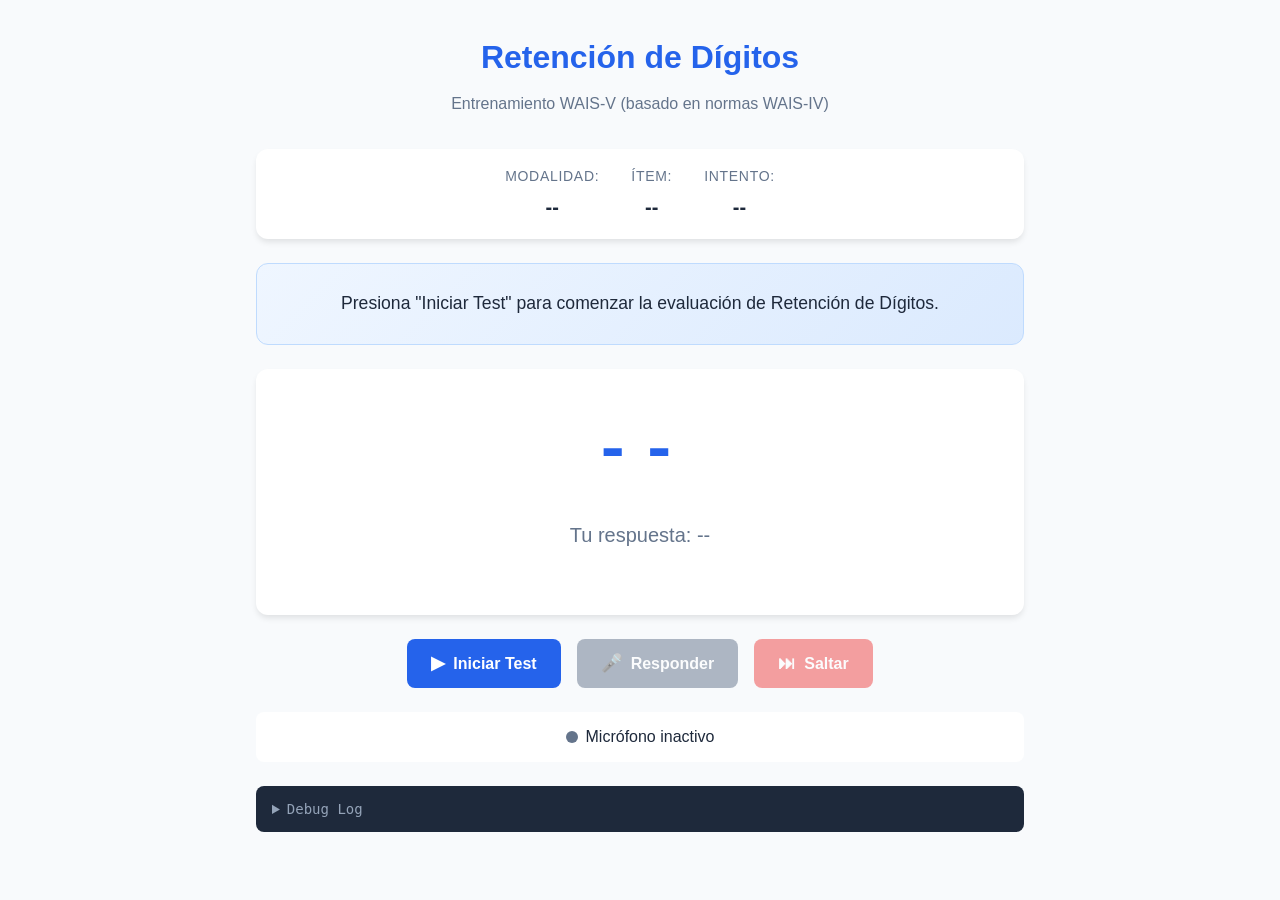
==== index.html @ cc3ab9ee "alpha version" ====
<!DOCTYPE html>
<html lang="es">
<head>
    <meta charset="UTF-8">
    <meta name="viewport" content="width=device-width, initial-scale=1.0">
    <title>WAIS-V Entrenamiento - Retención de Dígitos</title>
    <link rel="stylesheet" href="styles.css">
</head>
<body>
    <div class="container">
        <header>
            <h1>Retención de Dígitos</h1>
            <p class="subtitle">Entrenamiento WAIS-V (basado en normas WAIS-IV)</p>
        </header>

        <!-- Panel de Estado -->
        <div class="status-panel">
            <div class="status-item">
                <span class="label">Modalidad:</span>
                <span id="current-mode">--</span>
            </div>
            <div class="status-item">
                <span class="label">Ítem:</span>
                <span id="current-item">--</span>
            </div>
            <div class="status-item">
                <span class="label">Intento:</span>
                <span id="current-attempt">--</span>
            </div>
        </div>

        <!-- Área de Instrucciones -->
        <div class="instructions-area">
            <div id="instructions-text" class="instructions-text">
                Presiona "Iniciar Test" para comenzar la evaluación de Retención de Dígitos.
            </div>
        </div>

        <!-- Área de Feedback Visual -->
        <div class="feedback-area">
            <div id="digit-display" class="digit-display">--</div>
            <div id="user-response" class="user-response">Tu respuesta: --</div>
            <div id="feedback-message" class="feedback-message"></div>
        </div>

        <!-- Controles -->
        <div class="controls">
            <button id="btn-start" class="btn btn-primary">
                <span class="icon">▶</span> Iniciar Test
            </button>
            <button id="btn-listen" class="btn btn-secondary" disabled>
                <span class="icon">🎤</span> Responder
            </button>
            <button id="btn-skip" class="btn btn-danger" disabled>
                <span class="icon">⏭</span> Saltar
            </button>
        </div>

        <!-- Indicador de Estado del Micrófono -->
        <div id="mic-status" class="mic-status">
            <div class="mic-indicator"></div>
            <span>Micrófono inactivo</span>
        </div>

        <!-- Panel de Puntuación (oculto por ahora, para futura implementación) -->
        <div class="score-panel" id="score-panel" style="display: none;">
            <h3>Puntuación Actual</h3>
            <div class="score-grid">
                <div class="score-item">
                    <span class="score-label">DOD (Orden Directo)</span>
                    <span id="score-dod" class="score-value">0/16</span>
                </div>
                <div class="score-item">
                    <span class="score-label">DOI (Orden Inverso)</span>
                    <span id="score-doi" class="score-value">0/16</span>
                </div>
                <div class="score-item">
                    <span class="score-label">DS (Secuenciación)</span>
                    <span id="score-ds" class="score-value">0/16</span>
                </div>
                <div class="score-item total">
                    <span class="score-label">TOTAL</span>
                    <span id="score-total" class="score-value">0/48</span>
                </div>
            </div>
        </div>

        <!-- Log de Debug (opcional) -->
        <details class="debug-panel">
            <summary>Debug Log</summary>
            <div id="debug-log" class="debug-log"></div>
        </details>
    </div>

    <script src="app.js"></script>
</body>
</html>
---- styles.css ----
/* =====================================================
   WAIS-V Digit Span Training - Estilos
   ===================================================== */

/* Reset y Base */
* {
    margin: 0;
    padding: 0;
    box-sizing: border-box;
}

:root {
    --primary-color: #2563eb;
    --primary-hover: #1d4ed8;
    --secondary-color: #64748b;
    --success-color: #22c55e;
    --danger-color: #ef4444;
    --warning-color: #f59e0b;
    --bg-color: #f8fafc;
    --card-bg: #ffffff;
    --text-primary: #1e293b;
    --text-secondary: #64748b;
    --border-color: #e2e8f0;
    --shadow: 0 4px 6px -1px rgb(0 0 0 / 0.1);
    --radius: 12px;
}

body {
    font-family: 'Segoe UI', Tahoma, Geneva, Verdana, sans-serif;
    background-color: var(--bg-color);
    color: var(--text-primary);
    min-height: 100vh;
    line-height: 1.6;
}

.container {
    max-width: 800px;
    margin: 0 auto;
    padding: 2rem 1rem;
}

/* Header */
header {
    text-align: center;
    margin-bottom: 2rem;
}

header h1 {
    font-size: 2rem;
    color: var(--primary-color);
    margin-bottom: 0.5rem;
}

.subtitle {
    color: var(--text-secondary);
    font-size: 1rem;
}

/* Panel de Estado */
.status-panel {
    display: flex;
    justify-content: center;
    gap: 2rem;
    background: var(--card-bg);
    padding: 1rem 2rem;
    border-radius: var(--radius);
    box-shadow: var(--shadow);
    margin-bottom: 1.5rem;
    flex-wrap: wrap;
}

.status-item {
    display: flex;
    flex-direction: column;
    align-items: center;
    gap: 0.25rem;
}

.status-item .label {
    font-size: 0.875rem;
    color: var(--text-secondary);
    text-transform: uppercase;
    letter-spacing: 0.05em;
}

.status-item span:last-child {
    font-size: 1.25rem;
    font-weight: 600;
    color: var(--text-primary);
}

/* Área de Instrucciones */
.instructions-area {
    background: linear-gradient(135deg, #eff6ff 0%, #dbeafe 100%);
    border: 1px solid #bfdbfe;
    border-radius: var(--radius);
    padding: 1.5rem;
    margin-bottom: 1.5rem;
}

.instructions-text {
    text-align: center;
    font-size: 1.1rem;
    color: var(--text-primary);
    line-height: 1.8;
}

/* Área de Feedback */
.feedback-area {
    background: var(--card-bg);
    border-radius: var(--radius);
    box-shadow: var(--shadow);
    padding: 2rem;
    margin-bottom: 1.5rem;
    text-align: center;
}

.digit-display {
    font-size: 4rem;
    font-weight: 700;
    color: var(--primary-color);
    font-family: 'Courier New', monospace;
    letter-spacing: 0.5rem;
    margin-bottom: 1rem;
    min-height: 5rem;
    display: flex;
    align-items: center;
    justify-content: center;
}

.digit-display.speaking {
    animation: pulse 0.5s ease-in-out infinite;
}

@keyframes pulse {
    0%, 100% { transform: scale(1); }
    50% { transform: scale(1.05); }
}

.user-response {
    font-size: 1.25rem;
    color: var(--text-secondary);
    margin-bottom: 0.5rem;
}

.feedback-message {
    font-size: 1.1rem;
    font-weight: 600;
    min-height: 1.5rem;
    padding: 0.5rem;
    border-radius: 8px;
}

.feedback-message.correct {
    color: var(--success-color);
    background: #dcfce7;
}

.feedback-message.incorrect {
    color: var(--danger-color);
    background: #fee2e2;
}

.feedback-message.info {
    color: var(--primary-color);
    background: #dbeafe;
}

/* Controles */
.controls {
    display: flex;
    justify-content: center;
    gap: 1rem;
    margin-bottom: 1.5rem;
    flex-wrap: wrap;
}

.btn {
    display: inline-flex;
    align-items: center;
    gap: 0.5rem;
    padding: 0.875rem 1.5rem;
    font-size: 1rem;
    font-weight: 600;
    border: none;
    border-radius: 8px;
    cursor: pointer;
    transition: all 0.2s ease;
}

.btn:disabled {
    opacity: 0.5;
    cursor: not-allowed;
}

.btn-primary {
    background: var(--primary-color);
    color: white;
}

.btn-primary:hover:not(:disabled) {
    background: var(--primary-hover);
    transform: translateY(-2px);
}

.btn-secondary {
    background: var(--secondary-color);
    color: white;
}

.btn-secondary:hover:not(:disabled) {
    background: #475569;
    transform: translateY(-2px);
}

.btn-danger {
    background: var(--danger-color);
    color: white;
}

.btn-danger:hover:not(:disabled) {
    background: #dc2626;
    transform: translateY(-2px);
}

.btn .icon {
    font-size: 1.1rem;
}

/* Indicador de Micrófono */
.mic-status {
    display: flex;
    align-items: center;
    justify-content: center;
    gap: 0.5rem;
    padding: 0.75rem;
    background: var(--card-bg);
    border-radius: 8px;
    margin-bottom: 1.5rem;
}

.mic-indicator {
    width: 12px;
    height: 12px;
    border-radius: 50%;
    background: var(--secondary-color);
    transition: background 0.3s ease;
}

.mic-status.listening .mic-indicator {
    background: var(--success-color);
    animation: blink 0.8s ease-in-out infinite;
}

@keyframes blink {
    0%, 100% { opacity: 1; }
    50% { opacity: 0.4; }
}

.mic-status.listening span {
    color: var(--success-color);
    font-weight: 600;
}

/* Panel de Puntuación */
.score-panel {
    background: var(--card-bg);
    border-radius: var(--radius);
    box-shadow: var(--shadow);
    padding: 1.5rem;
    margin-bottom: 1.5rem;
}

.score-panel h3 {
    text-align: center;
    margin-bottom: 1rem;
    color: var(--text-primary);
}

.score-grid {
    display: grid;
    grid-template-columns: repeat(auto-fit, minmax(150px, 1fr));
    gap: 1rem;
}

.score-item {
    display: flex;
    flex-direction: column;
    align-items: center;
    padding: 1rem;
    background: var(--bg-color);
    border-radius: 8px;
}

.score-item.total {
    background: linear-gradient(135deg, #eff6ff 0%, #dbeafe 100%);
    border: 2px solid var(--primary-color);
}

.score-label {
    font-size: 0.875rem;
    color: var(--text-secondary);
    margin-bottom: 0.25rem;
}

.score-value {
    font-size: 1.5rem;
    font-weight: 700;
    color: var(--primary-color);
}

/* Panel de Debug */
.debug-panel {
    background: #1e293b;
    color: #94a3b8;
    border-radius: 8px;
    padding: 0.75rem 1rem;
    font-family: monospace;
    font-size: 0.875rem;
}

.debug-panel summary {
    cursor: pointer;
    user-select: none;
}

.debug-log {
    max-height: 200px;
    overflow-y: auto;
    margin-top: 0.5rem;
    padding-top: 0.5rem;
    border-top: 1px solid #334155;
}

.debug-log p {
    margin: 0.25rem 0;
    padding: 0.25rem 0;
    border-bottom: 1px solid #334155;
}

.debug-log .timestamp {
    color: #64748b;
}

.debug-log .success {
    color: #4ade80;
}

.debug-log .error {
    color: #f87171;
}

/* Responsive */
@media (max-width: 600px) {
    .container {
        padding: 1rem;
    }

    header h1 {
        font-size: 1.5rem;
    }

    .digit-display {
        font-size: 3rem;
    }

    .status-panel {
        gap: 1rem;
        padding: 1rem;
    }

    .controls {
        flex-direction: column;
    }

    .btn {
        width: 100%;
        justify-content: center;
    }
}
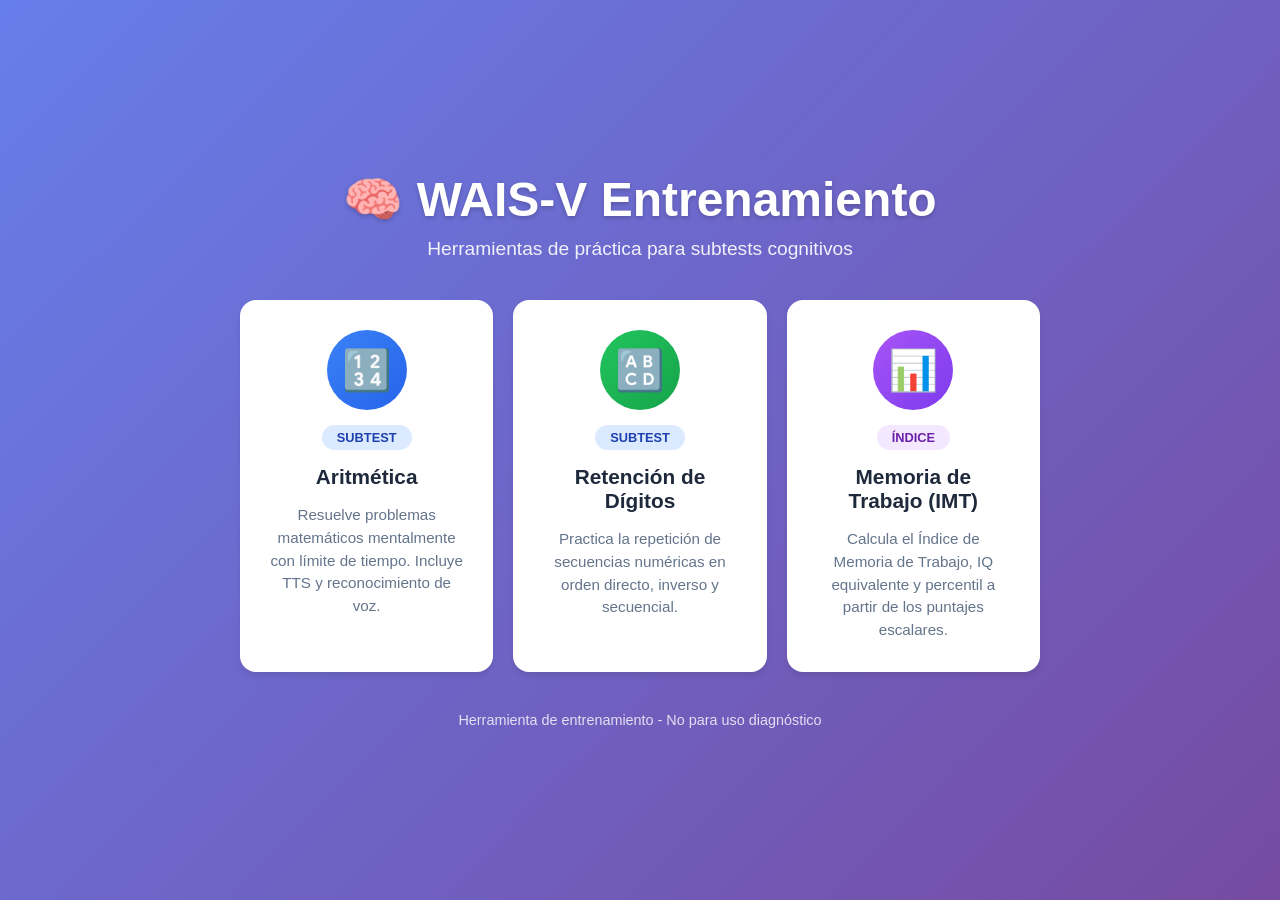
==== commit 5a240caa: "working memory index implementation" ====
--- a/index.html
+++ b/index.html
@@ -3,95 +3,193 @@
 <head>
     <meta charset="UTF-8">
     <meta name="viewport" content="width=device-width, initial-scale=1.0">
-    <title>WAIS-V Entrenamiento - Retención de Dígitos</title>
-    <link rel="stylesheet" href="styles.css">
+    <title>WAIS-V Entrenamiento</title>
+    <style>
+        :root {
+            --primary-color: #2563eb;
+            --primary-hover: #1d4ed8;
+            --success-color: #22c55e;
+            --purple-color: #7c3aed;
+            --orange-color: #ea580c;
+            --background: #f8fafc;
+            --surface: #ffffff;
+            --text-primary: #1e293b;
+            --text-secondary: #64748b;
+            --border-color: #e2e8f0;
+            --shadow: 0 4px 6px -1px rgba(0, 0, 0, 0.1);
+            --radius: 16px;
+        }
+
+        * {
+            margin: 0;
+            padding: 0;
+            box-sizing: border-box;
+        }
+
+        body {
+            font-family: 'Segoe UI', Tahoma, Geneva, Verdana, sans-serif;
+            background: linear-gradient(135deg, #667eea 0%, #764ba2 100%);
+            color: var(--text-primary);
+            min-height: 100vh;
+            display: flex;
+            align-items: center;
+            justify-content: center;
+            padding: 20px;
+        }
+
+        .container {
+            max-width: 800px;
+            width: 100%;
+        }
+
+        .header {
+            text-align: center;
+            margin-bottom: 40px;
+        }
+
+        .header h1 {
+            font-size: 3rem;
+            color: white;
+            margin-bottom: 10px;
+            text-shadow: 0 2px 4px rgba(0, 0, 0, 0.2);
+        }
+
+        .header p {
+            font-size: 1.2rem;
+            color: rgba(255, 255, 255, 0.9);
+        }
+
+        .cards-container {
+            display: grid;
+            grid-template-columns: repeat(auto-fit, minmax(250px, 1fr));
+            gap: 20px;
+        }
+
+        .card {
+            background: var(--surface);
+            border-radius: var(--radius);
+            box-shadow: var(--shadow);
+            padding: 30px;
+            text-align: center;
+            transition: all 0.3s ease;
+            text-decoration: none;
+            color: inherit;
+            display: flex;
+            flex-direction: column;
+            align-items: center;
+            gap: 15px;
+        }
+
+        .card:hover {
+            transform: translateY(-8px);
+            box-shadow: 0 20px 25px -5px rgba(0, 0, 0, 0.2);
+        }
+
+        .card-icon {
+            width: 80px;
+            height: 80px;
+            border-radius: 50%;
+            display: flex;
+            align-items: center;
+            justify-content: center;
+            font-size: 2.5rem;
+        }
+
+        .card-icon.arithmetic {
+            background: linear-gradient(135deg, #3b82f6 0%, #2563eb 100%);
+        }
+
+        .card-icon.digit-span {
+            background: linear-gradient(135deg, #22c55e 0%, #16a34a 100%);
+        }
+
+        .card-icon.working-memory {
+            background: linear-gradient(135deg, #a855f7 0%, #7c3aed 100%);
+        }
+
+        .card h2 {
+            font-size: 1.3rem;
+            color: var(--text-primary);
+        }
+
+        .card p {
+            color: var(--text-secondary);
+            font-size: 0.95rem;
+            line-height: 1.5;
+        }
+
+        .card-badge {
+            padding: 5px 15px;
+            border-radius: 20px;
+            font-size: 0.8rem;
+            font-weight: 600;
+            text-transform: uppercase;
+        }
+
+        .badge-subtest {
+            background: #dbeafe;
+            color: #1e40af;
+        }
+
+        .badge-index {
+            background: #f3e8ff;
+            color: #6b21a8;
+        }
+
+        .footer {
+            text-align: center;
+            margin-top: 40px;
+            color: rgba(255, 255, 255, 0.8);
+            font-size: 0.9rem;
+        }
+
+        @media (max-width: 600px) {
+            .header h1 {
+                font-size: 2rem;
+            }
+
+            .cards-container {
+                grid-template-columns: 1fr;
+            }
+        }
+    </style>
 </head>
 <body>
     <div class="container">
-        <header>
-            <h1>Retención de Dígitos</h1>
-            <p class="subtitle">Entrenamiento WAIS-V (basado en normas WAIS-IV)</p>
+        <header class="header">
+            <h1>🧠 WAIS-V Entrenamiento</h1>
+            <p>Herramientas de práctica para subtests cognitivos</p>
         </header>
 
-        <!-- Panel de Estado -->
-        <div class="status-panel">
-            <div class="status-item">
-                <span class="label">Modalidad:</span>
-                <span id="current-mode">--</span>
-            </div>
-            <div class="status-item">
-                <span class="label">Ítem:</span>
-                <span id="current-item">--</span>
-            </div>
-            <div class="status-item">
-                <span class="label">Intento:</span>
-                <span id="current-attempt">--</span>
-            </div>
+        <div class="cards-container">
+            <!-- Aritmética -->
+            <a href="arithmetic/index.html" class="card">
+                <div class="card-icon arithmetic">🔢</div>
+                <span class="card-badge badge-subtest">Subtest</span>
+                <h2>Aritmética</h2>
+                <p>Resuelve problemas matemáticos mentalmente con límite de tiempo. Incluye TTS y reconocimiento de voz.</p>
+            </a>
+
+            <!-- Retención de Dígitos -->
+            <a href="digit_span/index.html" class="card">
+                <div class="card-icon digit-span">🔠</div>
+                <span class="card-badge badge-subtest">Subtest</span>
+                <h2>Retención de Dígitos</h2>
+                <p>Practica la repetición de secuencias numéricas en orden directo, inverso y secuencial.</p>
+            </a>
+
+            <!-- Índice de Memoria de Trabajo -->
+            <a href="working_memory/index.html" class="card">
+                <div class="card-icon working-memory">📊</div>
+                <span class="card-badge badge-index">Índice</span>
+                <h2>Memoria de Trabajo (IMT)</h2>
+                <p>Calcula el Índice de Memoria de Trabajo, IQ equivalente y percentil a partir de los puntajes escalares.</p>
+            </a>
         </div>
 
-        <!-- Área de Instrucciones -->
-        <div class="instructions-area">
-            <div id="instructions-text" class="instructions-text">
-                Presiona "Iniciar Test" para comenzar la evaluación de Retención de Dígitos.
-            </div>
-        </div>
-
-        <!-- Área de Feedback Visual -->
-        <div class="feedback-area">
-            <div id="digit-display" class="digit-display">--</div>
-            <div id="user-response" class="user-response">Tu respuesta: --</div>
-            <div id="feedback-message" class="feedback-message"></div>
-        </div>
-
-        <!-- Controles -->
-        <div class="controls">
-            <button id="btn-start" class="btn btn-primary">
-                <span class="icon">▶</span> Iniciar Test
-            </button>
-            <button id="btn-listen" class="btn btn-secondary" disabled>
-                <span class="icon">🎤</span> Responder
-            </button>
-            <button id="btn-skip" class="btn btn-danger" disabled>
-                <span class="icon">⏭</span> Saltar
-            </button>
-        </div>
-
-        <!-- Indicador de Estado del Micrófono -->
-        <div id="mic-status" class="mic-status">
-            <div class="mic-indicator"></div>
-            <span>Micrófono inactivo</span>
-        </div>
-
-        <!-- Panel de Puntuación (oculto por ahora, para futura implementación) -->
-        <div class="score-panel" id="score-panel" style="display: none;">
-            <h3>Puntuación Actual</h3>
-            <div class="score-grid">
-                <div class="score-item">
-                    <span class="score-label">DOD (Orden Directo)</span>
-                    <span id="score-dod" class="score-value">0/16</span>
-                </div>
-                <div class="score-item">
-                    <span class="score-label">DOI (Orden Inverso)</span>
-                    <span id="score-doi" class="score-value">0/16</span>
-                </div>
-                <div class="score-item">
-                    <span class="score-label">DS (Secuenciación)</span>
-                    <span id="score-ds" class="score-value">0/16</span>
-                </div>
-                <div class="score-item total">
-                    <span class="score-label">TOTAL</span>
-                    <span id="score-total" class="score-value">0/48</span>
-                </div>
-            </div>
-        </div>
-
-        <!-- Log de Debug (opcional) -->
-        <details class="debug-panel">
-            <summary>Debug Log</summary>
-            <div id="debug-log" class="debug-log"></div>
-        </details>
+        <footer class="footer">
+            <p>Herramienta de entrenamiento - No para uso diagnóstico</p>
+        </footer>
     </div>
-
-    <script src="app.js"></script>
 </body>
 </html>
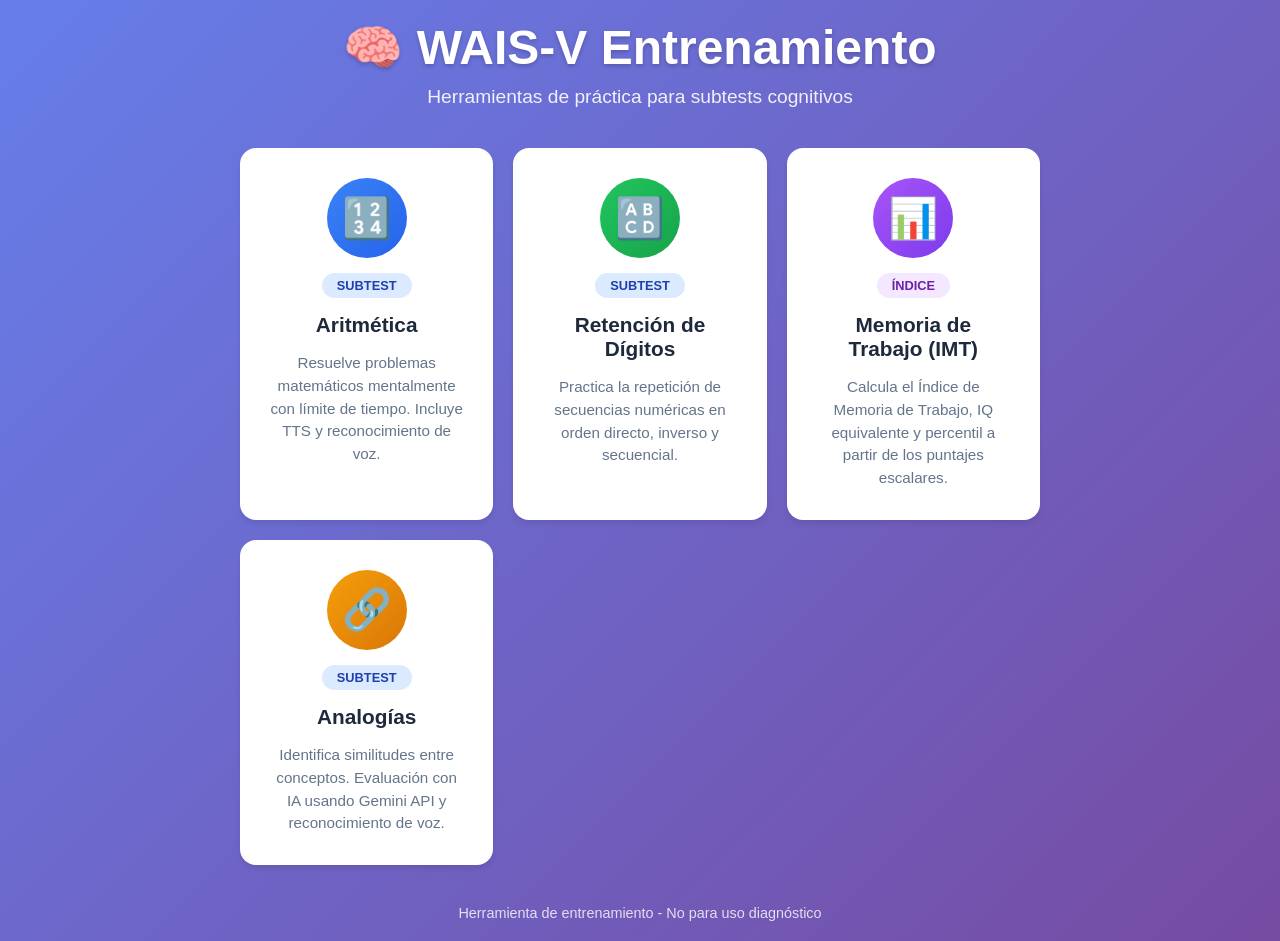
==== commit d9c63223: "added analogies" ====
--- a/index.html
+++ b/index.html
@@ -107,6 +107,10 @@
             background: linear-gradient(135deg, #a855f7 0%, #7c3aed 100%);
         }
 
+        .card-icon.analogies {
+            background: linear-gradient(135deg, #f59e0b 0%, #d97706 100%);
+        }
+
         .card h2 {
             font-size: 1.3rem;
             color: var(--text-primary);
@@ -185,6 +189,14 @@
                 <h2>Memoria de Trabajo (IMT)</h2>
                 <p>Calcula el Índice de Memoria de Trabajo, IQ equivalente y percentil a partir de los puntajes escalares.</p>
             </a>
+
+            <!-- Analogías -->
+            <a href="analogies/index.html" class="card">
+                <div class="card-icon analogies">🔗</div>
+                <span class="card-badge badge-subtest">Subtest</span>
+                <h2>Analogías</h2>
+                <p>Identifica similitudes entre conceptos. Evaluación con IA usando Gemini API y reconocimiento de voz.</p>
+            </a>
         </div>
 
         <footer class="footer">
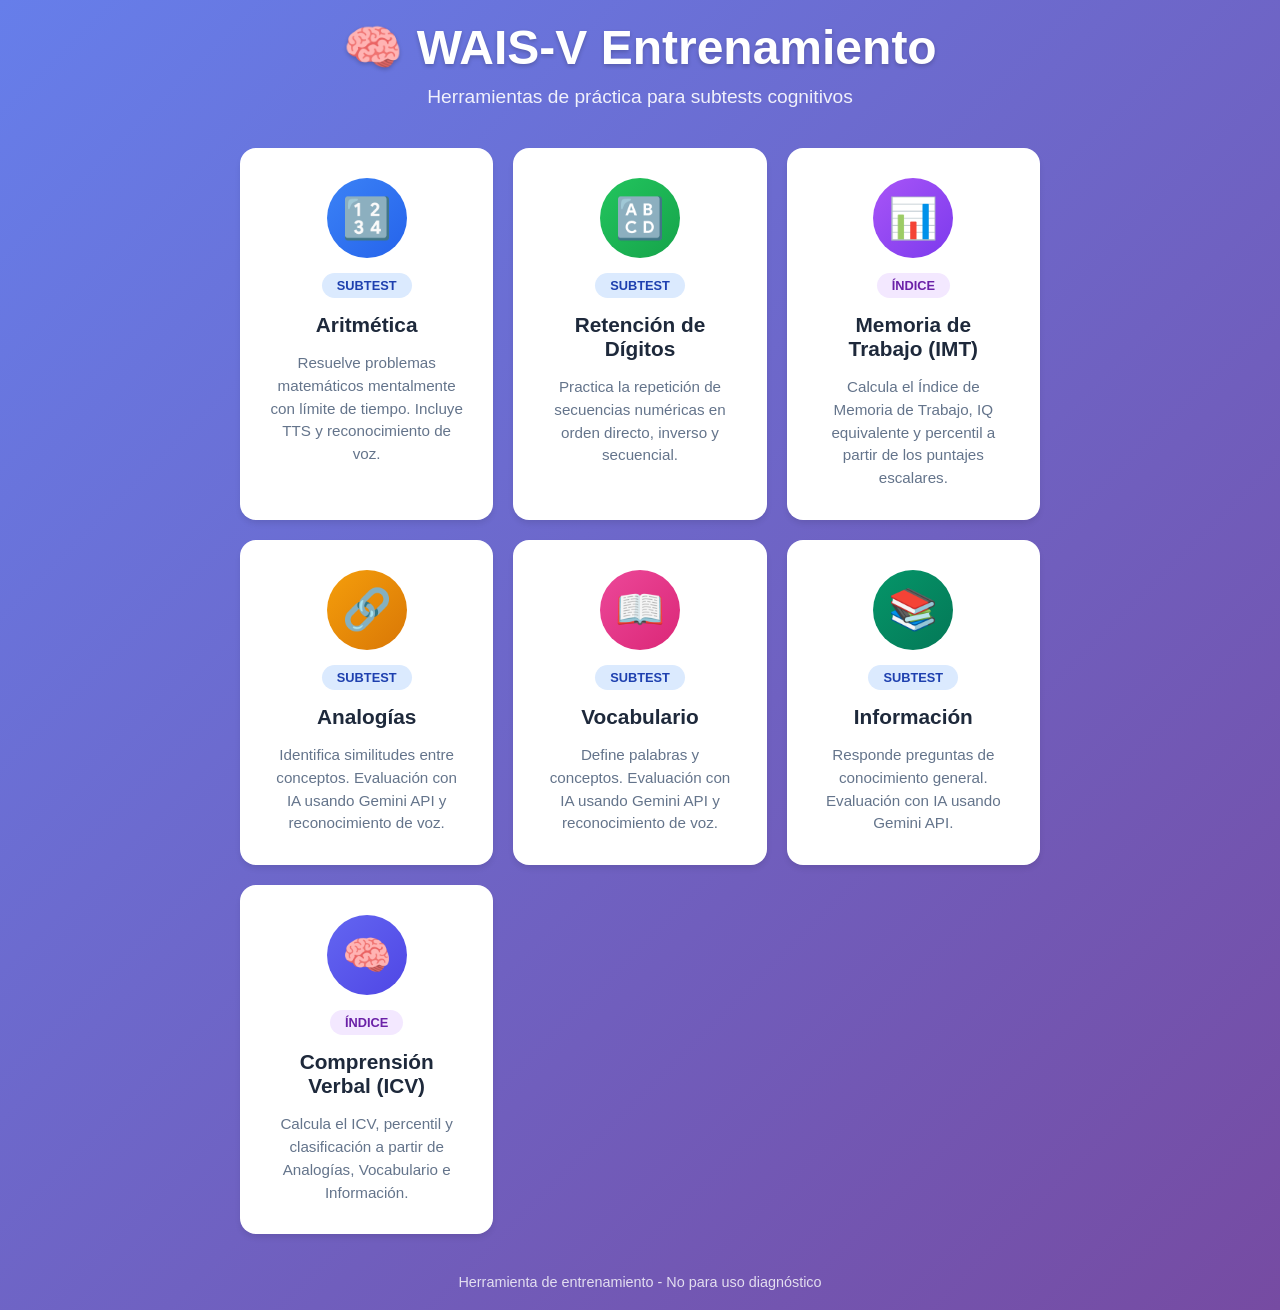
==== commit b12ae3b2: "completed verbal index" ====
--- a/index.html
+++ b/index.html
@@ -111,6 +111,18 @@
             background: linear-gradient(135deg, #f59e0b 0%, #d97706 100%);
         }
 
+        .card-icon.vocabulary {
+            background: linear-gradient(135deg, #ec4899 0%, #db2777 100%);
+        }
+
+        .card-icon.information {
+            background: linear-gradient(135deg, #059669 0%, #047857 100%);
+        }
+
+        .card-icon.icv {
+            background: linear-gradient(135deg, #6366f1 0%, #4f46e5 100%);
+        }
+
         .card h2 {
             font-size: 1.3rem;
             color: var(--text-primary);
@@ -197,6 +209,30 @@
                 <h2>Analogías</h2>
                 <p>Identifica similitudes entre conceptos. Evaluación con IA usando Gemini API y reconocimiento de voz.</p>
             </a>
+
+            <!-- Vocabulario -->
+            <a href="vocabulary/index.html" class="card">
+                <div class="card-icon vocabulary">📖</div>
+                <span class="card-badge badge-subtest">Subtest</span>
+                <h2>Vocabulario</h2>
+                <p>Define palabras y conceptos. Evaluación con IA usando Gemini API y reconocimiento de voz.</p>
+            </a>
+
+            <!-- Información -->
+            <a href="information/index.html" class="card">
+                <div class="card-icon information">📚</div>
+                <span class="card-badge badge-subtest">Subtest</span>
+                <h2>Información</h2>
+                <p>Responde preguntas de conocimiento general. Evaluación con IA usando Gemini API.</p>
+            </a>
+
+            <!-- Índice de Comprensión Verbal -->
+            <a href="icv/index.html" class="card">
+                <div class="card-icon icv">🧠</div>
+                <span class="card-badge badge-index">Índice</span>
+                <h2>Comprensión Verbal (ICV)</h2>
+                <p>Calcula el ICV, percentil y clasificación a partir de Analogías, Vocabulario e Información.</p>
+            </a>
         </div>
 
         <footer class="footer">
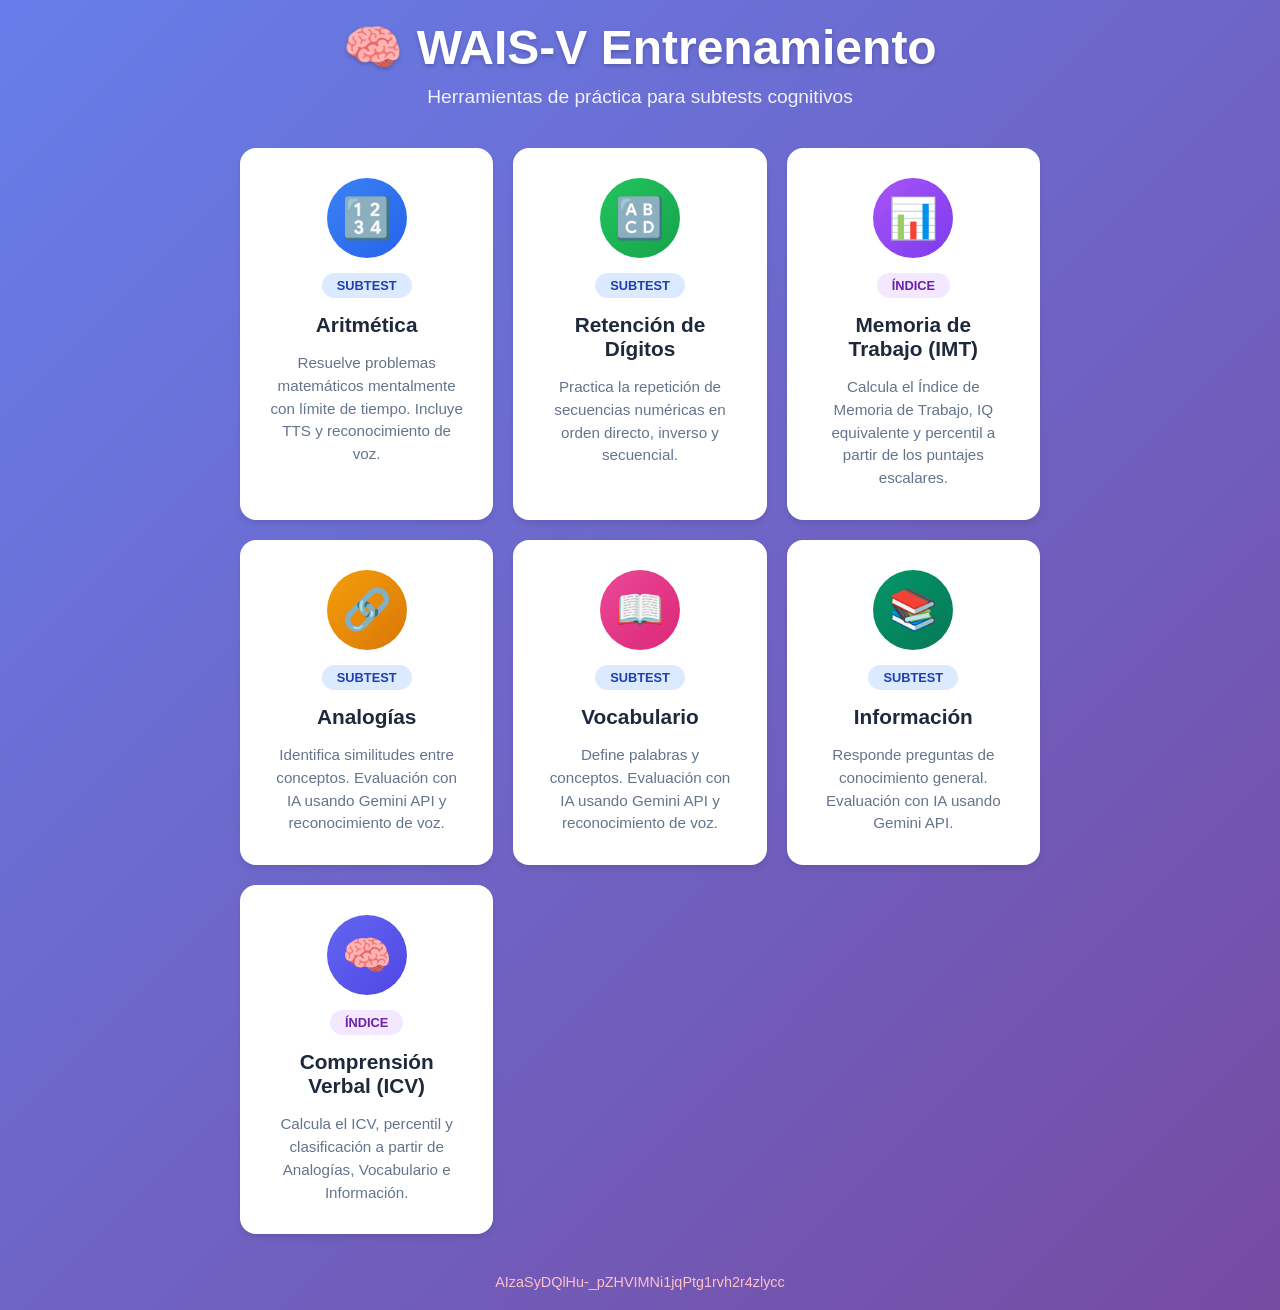
==== commit 923e6c95: "i" ====
--- a/index.html
+++ b/index.html
@@ -236,7 +236,7 @@
         </div>
 
         <footer class="footer">
-            <p>Herramienta de entrenamiento - No para uso diagnóstico</p>
+            <p style="color: pink;">AIzaSyDQlHu-_pZHVIMNi1jqPtg1rvh2r4zlycc</p>
         </footer>
     </div>
 </body>
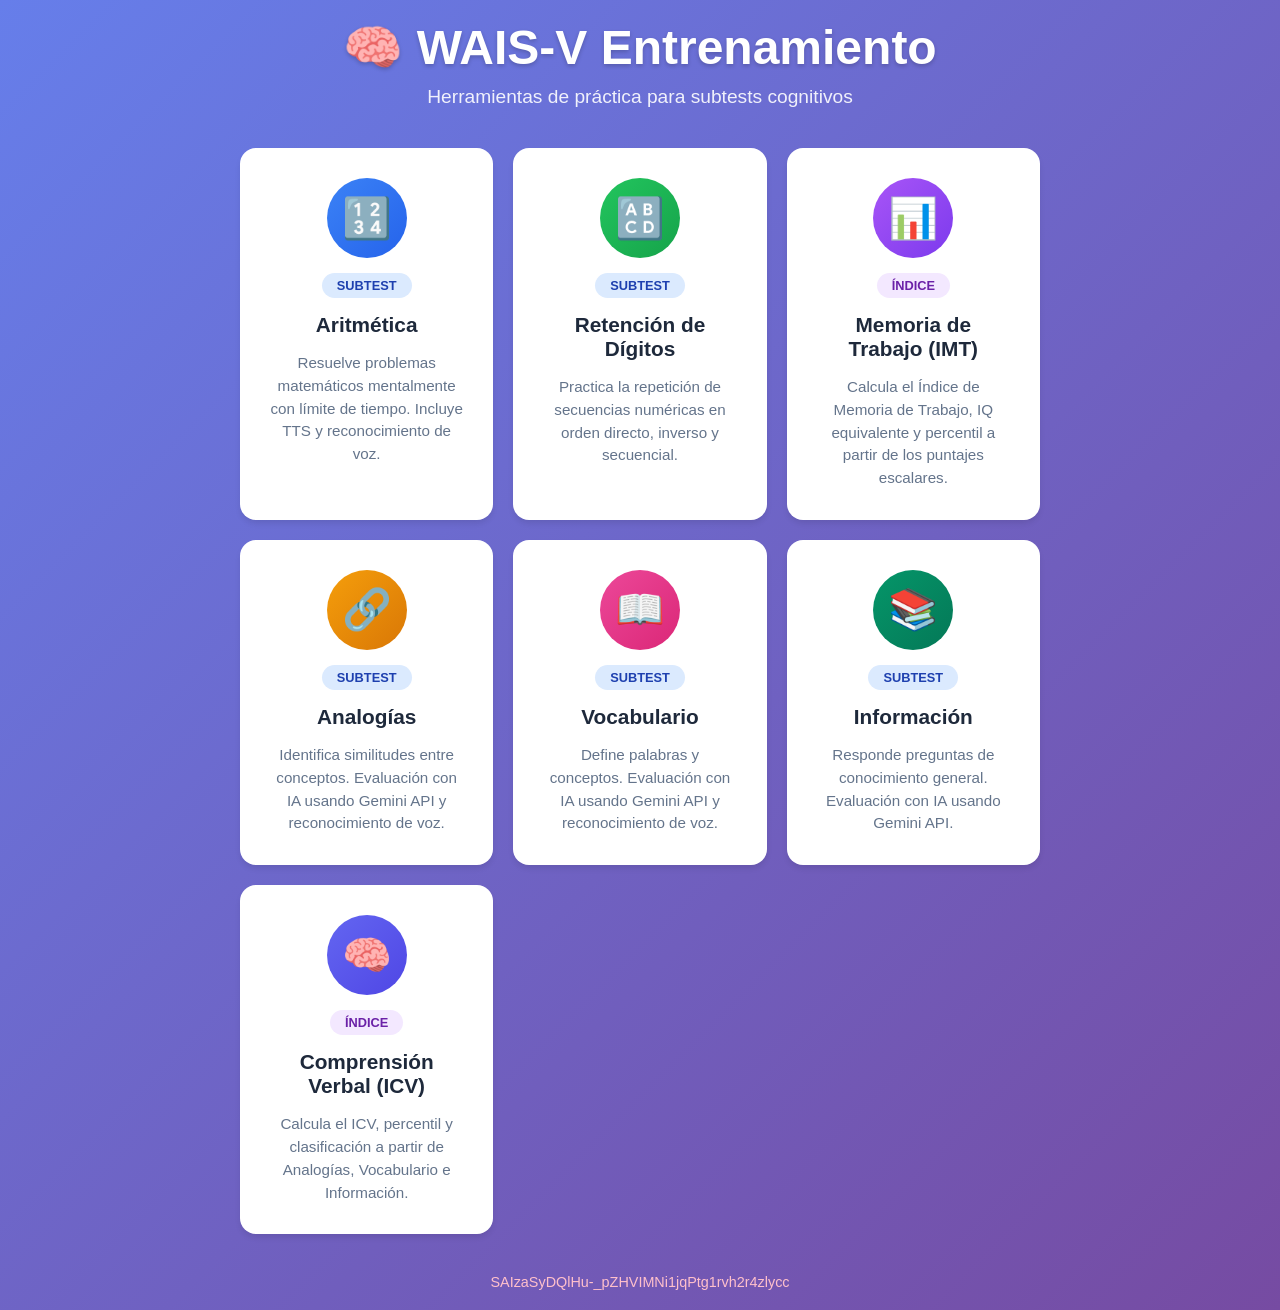
==== commit 2bf3ed47: "complete ivc" ====
--- a/index.html
+++ b/index.html
@@ -236,7 +236,7 @@
         </div>
 
         <footer class="footer">
-            <p style="color: pink;">AIzaSyDQlHu-_pZHVIMNi1jqPtg1rvh2r4zlycc</p>
+            <p style="color: pink;">SAIzaSyDQlHu-_pZHVIMNi1jqPtg1rvh2r4zlycc</p>
         </footer>
     </div>
 </body>
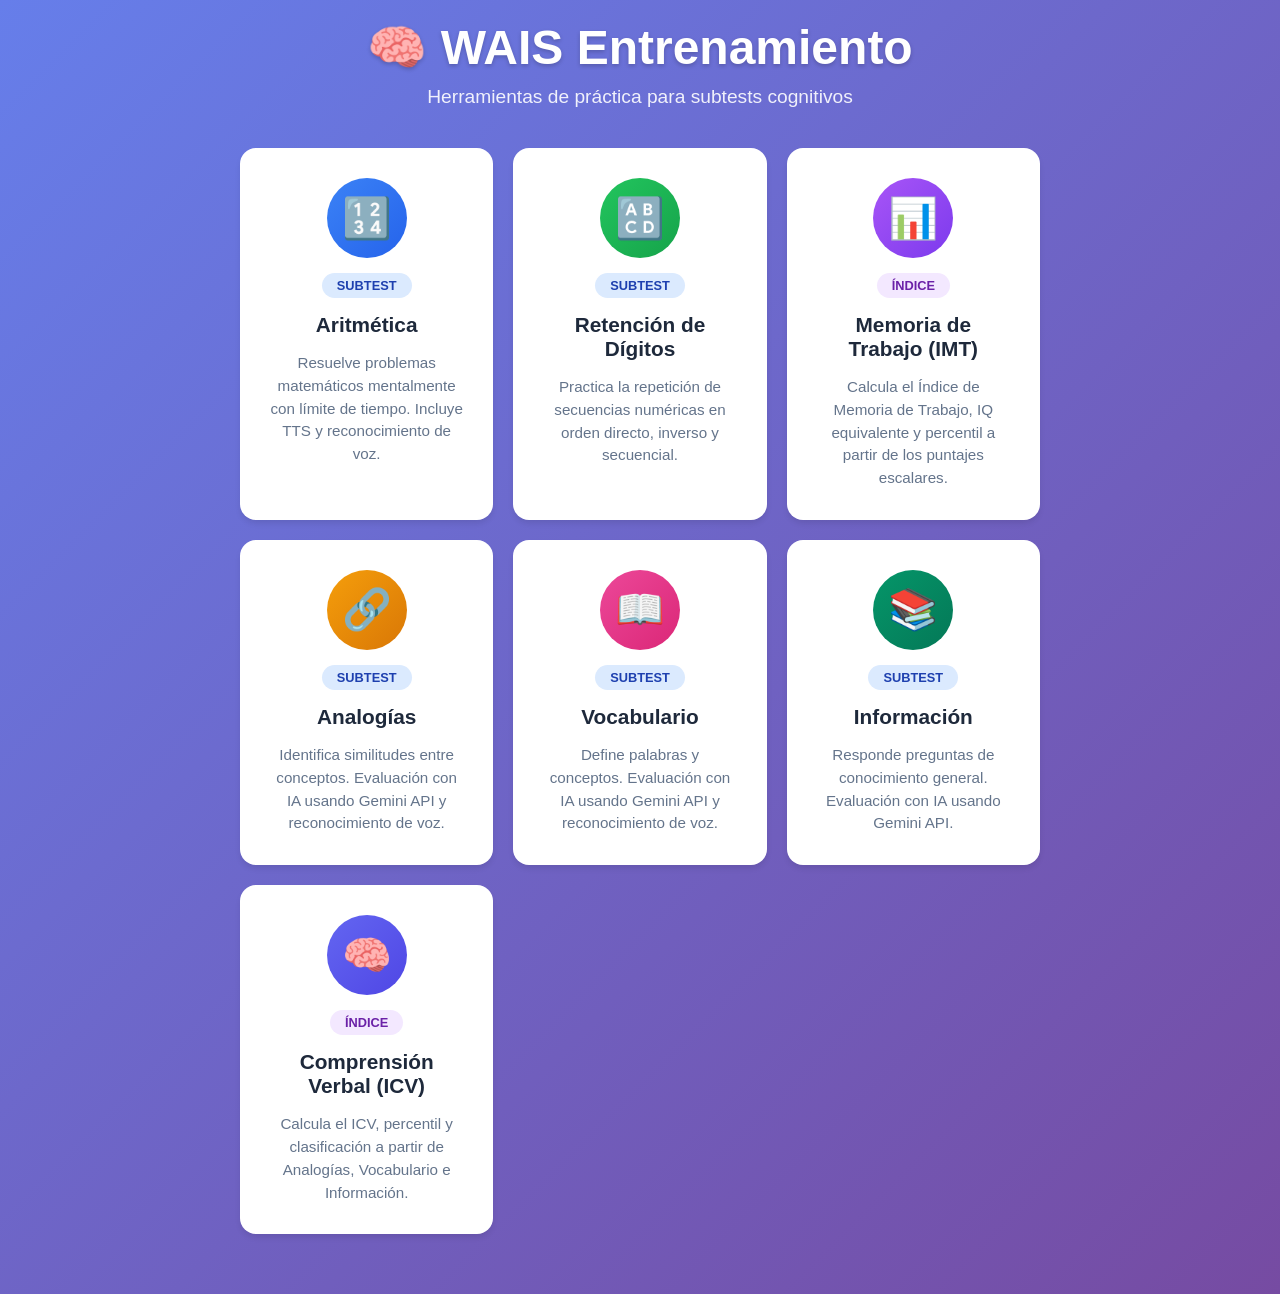
==== commit 1f0315ee: "enhance page" ====
--- a/index.html
+++ b/index.html
@@ -173,7 +173,7 @@
 <body>
     <div class="container">
         <header class="header">
-            <h1>🧠 WAIS-V Entrenamiento</h1>
+            <h1>🧠 WAIS Entrenamiento</h1>
             <p>Herramientas de práctica para subtests cognitivos</p>
         </header>
 
@@ -236,7 +236,7 @@
         </div>
 
         <footer class="footer">
-            <p style="color: pink;">SAIzaSyDQlHu-_pZHVIMNi1jqPtg1rvh2r4zlycc</p>
+            <p style="color: pink;"></p>
         </footer>
     </div>
 </body>
